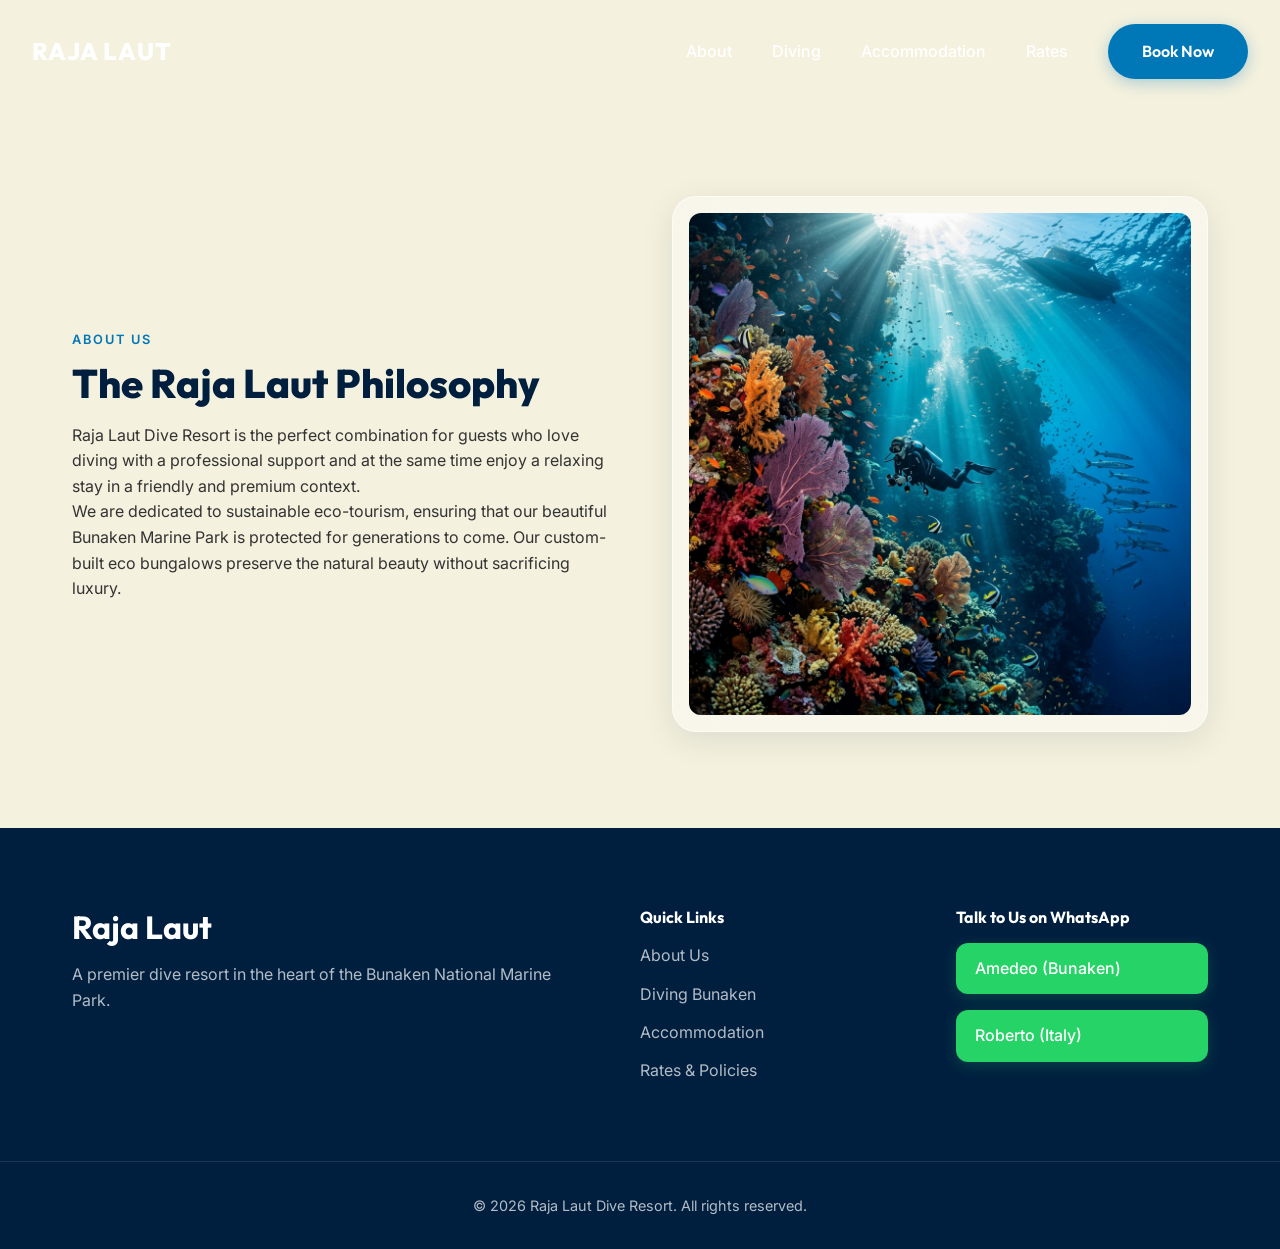
==== about.html @ 06ce2fe0 "first commit" ====
<!DOCTYPE html>
<html lang="en">
<head>
    <meta charset="UTF-8">
    <meta name="viewport" content="width=device-width, initial-scale=1.0">
    <title>About Us | Raja Laut Dive Resort</title>
    <!-- Google Fonts -->
    <link rel="preconnect" href="https://fonts.googleapis.com">
    <link rel="preconnect" href="https://fonts.gstatic.com" crossorigin>
    <link href="https://fonts.googleapis.com/css2?family=Outfit:wght@300;400;600;800&family=Inter:wght@300;400;500&display=swap" rel="stylesheet">
    <link rel="stylesheet" href="./style.css">
</head>
<body style="padding-top: 100px;"> <!-- Push down for fixed navbar -->

    <!-- Navigation -->
    <nav class="navbar scrolled" id="navbar">
        <div class="nav-container">
            <a href="index.html" class="brand-logo">Raja Laut</a>
            <div class="nav-links">
                <a href="about.html">About</a>
                <a href="diving.html">Diving</a>
                <a href="accommodation.html">Accommodation</a>
                <a href="rates.html">Rates</a>
                <a href="rates.html" class="btn-primary">Book Now</a>
            </div>
            <div class="mobile-menu-btn" id="mobile-menu-btn">
                <span></span>
                <span></span>
                <span></span>
            </div>
        </div>
    </nav>

    <!-- Content -->
    <section class="section about-section" style="min-height: 80vh;">
        <div class="container layout-grid layout-2-col">
            <div class="about-text fade-in">
                <span class="section-tag">About Us</span>
                <h1 class="section-title">The Raja Laut Philosophy</h1>
                <p>Raja Laut Dive Resort is the perfect combination for guests who love diving with a professional support and at the same time enjoy a relaxing stay in a friendly and premium context.</p>
                <p>We are dedicated to sustainable eco-tourism, ensuring that our beautiful Bunaken Marine Park is protected for generations to come. Our custom-built eco bungalows preserve the natural beauty without sacrificing luxury.</p>
            </div>
            <div class="about-image-wrapper fade-in delay-200">
                <div class="image-glass-card">
                    <img src="./assets/hero_diver.png" alt="Scuba diver" class="about-img">
                </div>
            </div>
        </div>
    </section>

    <!-- Contact & Footer -->
    <footer class="footer" id="contact">
        <div class="container footer-grid">
            <div class="footer-brand">
                <h3 class="footer-logo">Raja Laut</h3>
                <p>A premier dive resort in the heart of the Bunaken National Marine Park.</p>
            </div>
            <div class="footer-links">
                <h4>Quick Links</h4>
                <ul>
                    <li><a href="about.html">About Us</a></li>
                    <li><a href="diving.html">Diving Bunaken</a></li>
                    <li><a href="accommodation.html">Accommodation</a></li>
                    <li><a href="rates.html">Rates & Policies</a></li>
                </ul>
            </div>
            <div class="footer-contact">
                <h4>Talk to Us on WhatsApp</h4>
                <div class="whatsapp-contacts">
                    <a href="https://api.whatsapp.com/send?phone=6281219742053" class="wa-btn"><span>Amedeo (Bunaken)</span></a>
                    <a href="https://api.whatsapp.com/send?phone=393401753844" class="wa-btn"><span>Roberto (Italy)</span></a>
                </div>
            </div>
        </div>
        <div class="footer-bottom">
            <p>&copy; 2026 Raja Laut Dive Resort. All rights reserved.</p>
        </div>
    </footer>

    <script src="./main.js"></script>
</body>
</html>
---- style.css ----
/* ==========================================================================
   Design System & Variables
   ========================================================================== */
   :root {
    --ocean-dark: #001f3f;
    --ocean-blue: #0077b6;
    --ocean-light: #90e0ef;
    --sand: #f4f1de;
    --coral: #e07a5f;
    --text-main: #333333;
    --text-light: #ffffff;
    
    --font-heading: 'Outfit', sans-serif;
    --font-body: 'Inter', sans-serif;
    
    --transition-fast: 0.3s ease;
    --transition-slow: 0.6s cubic-bezier(0.16, 1, 0.3, 1);
    
    --radius-md: 12px;
    --radius-lg: 24px;
    
    --shadow-glass: 0 8px 32px 0 rgba(0, 31, 63, 0.1);
    --shadow-hover: 0 16px 48px 0 rgba(0, 119, 182, 0.2);
}

/* ==========================================================================
   Reset & Base Styles
   ========================================================================== */
* {
    margin: 0;
    padding: 0;
    box-sizing: border-box;
}

html {
    scroll-behavior: smooth;
}

body {
    font-family: var(--font-body);
    font-size: 16px;
    line-height: 1.6;
    color: var(--text-main);
    background-color: var(--sand);
    overflow-x: hidden;
}

h1, h2, h3, h4, h5, h6 {
    font-family: var(--font-heading);
    color: var(--ocean-dark);
    margin-bottom: 1rem;
    line-height: 1.2;
}

a {
    text-decoration: none;
    color: inherit;
    transition: var(--transition-fast);
}

img {
    max-width: 100%;
    height: auto;
    display: block;
}

/* ==========================================================================
   Typography & Utilities
   ========================================================================== */
.section-title {
    font-size: 2.5rem;
    font-weight: 800;
}

.text-light {
    color: var(--text-light) !important;
}

.section-subtitle {
    font-size: 1.2rem;
    opacity: 0.9;
    max-width: 800px;
    margin: 0 auto 3rem;
}

.section-tag {
    display: inline-block;
    text-transform: uppercase;
    letter-spacing: 2px;
    font-size: 0.8rem;
    font-weight: 600;
    color: var(--ocean-blue);
    margin-bottom: 0.5rem;
}

.center {
    text-align: center;
}

.mt-4 {
    margin-top: 2rem;
    display: inline-block;
}

/* Layouts */
.container {
    max-width: 1200px;
    margin: 0 auto;
    padding: 0 2rem;
}

.section {
    padding: 6rem 0;
}

.layout-grid {
    display: grid;
    gap: 4rem;
    align-items: center;
}

.layout-2-col {
    grid-template-columns: 1fr 1fr;
}

/* Buttons */
.btn-primary, .btn-secondary {
    display: inline-flex;
    align-items: center;
    justify-content: center;
    padding: 0.8rem 2rem;
    border-radius: 50px;
    font-weight: 600;
    font-family: var(--font-heading);
    cursor: pointer;
    border: 2px solid transparent;
}

.btn-primary {
    background: var(--ocean-blue);
    color: var(--text-light);
    box-shadow: 0 4px 15px rgba(0, 119, 182, 0.3);
}

.btn-primary:hover {
    background: var(--ocean-dark);
    transform: translateY(-2px);
    box-shadow: 0 6px 20px rgba(0, 31, 63, 0.4);
}

.btn-secondary {
    background: transparent;
    color: var(--text-light);
    border-color: var(--text-light);
}

.btn-secondary:hover {
    background: var(--text-light);
    color: var(--ocean-dark);
}

.btn-large {
    padding: 1rem 2.5rem;
    font-size: 1.1rem;
}

/* ==========================================================================
   Navigation
   ========================================================================== */
.navbar {
    position: fixed;
    top: 0;
    left: 0;
    width: 100%;
    z-index: 1000;
    padding: 1.5rem 0;
    transition: var(--transition-fast);
}

.navbar.scrolled {
    background: rgba(255, 255, 255, 0.95);
    backdrop-filter: blur(10px);
    -webkit-backdrop-filter: blur(10px);
    padding: 1rem 0;
    box-shadow: 0 2px 20px rgba(0, 0, 0, 0.05);
}

.navbar.scrolled .brand-logo,
.navbar.scrolled .nav-links a:not(.btn-primary) {
    color: var(--ocean-dark);
}

.navbar.scrolled .mobile-menu-btn span {
    background-color: var(--ocean-dark);
}

.nav-container {
    max-width: 1400px;
    margin: 0 auto;
    padding: 0 2rem;
    display: flex;
    justify-content: space-between;
    align-items: center;
}

.brand-logo {
    font-family: var(--font-heading);
    font-size: 1.5rem;
    font-weight: 800;
    color: var(--text-light);
    text-transform: uppercase;
    letter-spacing: 1px;
}

.nav-links {
    display: flex;
    gap: 2.5rem;
    align-items: center;
}

.nav-links a:not(.btn-primary) {
    color: var(--text-light);
    font-weight: 500;
    position: relative;
}

.nav-links a:not(.btn-primary)::after {
    content: '';
    position: absolute;
    bottom: -5px;
    left: 0;
    width: 0%;
    height: 2px;
    background: var(--ocean-blue);
    transition: var(--transition-fast);
}

.nav-links a:not(.btn-primary):hover::after {
    width: 100%;
}

.mobile-menu-btn {
    display: none;
    flex-direction: column;
    gap: 6px;
    cursor: pointer;
    z-index: 1001;
}

.mobile-menu-btn span {
    width: 30px;
    height: 2px;
    background-color: var(--text-light);
    transition: var(--transition-fast);
}

/* ==========================================================================
   Hero Section
   ========================================================================== */
.hero {
    position: relative;
    height: 100vh;
    min-height: 600px;
    display: flex;
    align-items: center;
    justify-content: center;
    text-align: center;
    color: var(--text-light);
    overflow: hidden;
}

.hero-video-container {
    position: absolute;
    top: 0;
    left: 0;
    width: 100%;
    height: 100%;
    z-index: -1;
    overflow: hidden;
    background: #000;
}

.hero-video {
    width: 100%;
    height: 100%;
    object-fit: cover;
    position: absolute;
    top: 0;
    left: 0;
}

.hero-image-animate {
    width: 120%;
    height: 120%;
    object-fit: cover;
    position: absolute;
    top: -10%;
    left: -10%;
    animation: swim-pan 20s ease-in-out infinite alternate;
}

@keyframes swim-pan {
    0% { transform: scale(1) translate(0, 0); }
    100% { transform: scale(1.1) translate(-2%, 2%); }
}

.hero-overlay {
    position: absolute;
    top: 0;
    left: 0;
    width: 100%;
    height: 100%;
    background: linear-gradient(
        to bottom,
        rgba(0, 31, 63, 0.4) 0%,
        rgba(0, 31, 63, 0.7) 100%
    );
}

.hero-content {
    position: relative;
    z-index: 1;
    max-width: 800px;
    padding: 0 2rem;
    animation: fadeUp 1s cubic-bezier(0.16, 1, 0.3, 1) forwards;
}

.hero-title {
    font-size: 4.5rem;
    font-weight: 800;
    color: var(--text-light);
    margin-bottom: 1rem;
    letter-spacing: -1px;
}

.hero-title span {
    color: var(--ocean-light);
}

.hero-subtitle {
    font-size: 1.25rem;
    margin-bottom: 2.5rem;
    opacity: 0.9;
    font-weight: 300;
}

.hero-cta {
    display: flex;
    gap: 1.5rem;
    justify-content: center;
}

.scroll-indicator {
    position: absolute;
    bottom: 2rem;
    left: 50%;
    transform: translateX(-50%);
    z-index: 1;
}

.mouse {
    width: 30px;
    height: 50px;
    border: 2px solid var(--text-light);
    border-radius: 20px;
    display: flex;
    justify-content: center;
    padding-top: 10px;
    opacity: 0.7;
    transition: var(--transition-fast);
}

.mouse:hover {
    opacity: 1;
}

.wheel {
    width: 4px;
    height: 8px;
    background: var(--text-light);
    border-radius: 2px;
    animation: scroll 2s infinite;
}

@keyframes scroll {
    0% { transform: translateY(0); opacity: 1; }
    100% { transform: translateY(15px); opacity: 0; }
}

@keyframes fadeUp {
    0% { transform: translateY(30px); opacity: 0; }
    100% { transform: translateY(0); opacity: 1; }
}

/* ==========================================================================
   About Section
   ========================================================================== */
.about-section {
    background: var(--sand);
    position: relative;
}

.features-list {
    margin-top: 2rem;
    display: flex;
    flex-direction: column;
    gap: 1.5rem;
}

.feature-item {
    display: flex;
    gap: 1rem;
    align-items: flex-start;
}

.feature-icon {
    font-size: 2rem;
    background: white;
    width: 60px;
    height: 60px;
    border-radius: 50%;
    display: flex;
    align-items: center;
    justify-content: center;
    box-shadow: var(--shadow-glass);
    flex-shrink: 0;
}

.image-glass-card {
    background: rgba(255, 255, 255, 0.4);
    backdrop-filter: blur(20px);
    border: 1px solid rgba(255, 255, 255, 0.5);
    padding: 1rem;
    border-radius: var(--radius-lg);
    box-shadow: var(--shadow-glass);
    position: relative;
}

.about-img {
    border-radius: var(--radius-md);
    width: 100%;
}

/* ==========================================================================
   Diving Features Section
   ========================================================================== */
.diving-section {
    background: linear-gradient(135deg, var(--ocean-dark) 0%, var(--ocean-blue) 100%);
    position: relative;
}

.cards-grid {
    display: grid;
    grid-template-columns: repeat(3, 1fr);
    gap: 2rem;
    margin-top: 4rem;
}

.glass-card {
    background: rgba(255, 255, 255, 0.1);
    backdrop-filter: blur(10px);
    -webkit-backdrop-filter: blur(10px);
    border: 1px solid rgba(255, 255, 255, 0.2);
    padding: 2.5rem 2rem;
    border-radius: var(--radius-lg);
    color: var(--text-light);
    transition: var(--transition-slow);
}

.glass-card:hover {
    background: rgba(255, 255, 255, 0.15);
    transform: translateY(-10px);
    box-shadow: var(--shadow-hover);
}

.glass-card h3 {
    color: var(--text-light);
    margin-top: 1rem;
}

.card-icon {
    font-size: 3rem;
    margin-bottom: 1rem;
    display: inline-block;
}

/* ==========================================================================
   Accommodation Section
   ========================================================================== */
.accommodation-section {
    background: white;
}

.rounded-img {
    border-radius: var(--radius-lg);
}

.shadow-lg {
    box-shadow: 0 20px 50px rgba(0, 31, 63, 0.15);
}

.accommodation-image {
    position: relative;
}

.floating-badge {
    position: absolute;
    bottom: -20px;
    right: -20px;
    background: var(--ocean-dark);
    color: white;
    padding: 1.5rem;
    border-radius: 50%;
    width: 120px;
    height: 120px;
    display: flex;
    flex-direction: column;
    align-items: center;
    justify-content: center;
    text-align: center;
    box-shadow: var(--shadow-hover);
    border: 4px solid white;
}

.badge-number {
    font-family: var(--font-heading);
    font-size: 2rem;
    font-weight: 800;
    line-height: 1;
}

.badge-text {
    font-size: 0.7rem;
    text-transform: uppercase;
    letter-spacing: 1px;
    margin-top: 5px;
}

/* ==========================================================================
   Footer
   ========================================================================== */
.footer {
    background: var(--ocean-dark);
    color: rgba(255, 255, 255, 0.7);
    padding: 5rem 0 2rem;
}

.footer h3, .footer h4 {
    color: white;
}

.footer-grid {
    display: grid;
    grid-template-columns: 2fr 1fr 1fr;
    gap: 4rem;
    margin-bottom: 4rem;
}

.footer-logo {
    font-size: 2rem;
    margin-bottom: 1rem;
}

.social-links {
    display: flex;
    gap: 1rem;
    margin-top: 1.5rem;
}

.social-links a {
    width: 40px;
    height: 40px;
    border-radius: 50%;
    background: rgba(255, 255, 255, 0.1);
    display: flex;
    align-items: center;
    justify-content: center;
    color: white;
    font-weight: 600;
}

.social-links a:hover {
    background: var(--ocean-blue);
    transform: translateY(-3px);
}

.footer-links ul {
    list-style: none;
}

.footer-links li {
    margin-bottom: 0.8rem;
}

.footer-links a:hover {
    color: white;
    padding-left: 5px;
}

.whatsapp-contacts {
    display: flex;
    flex-direction: column;
    gap: 1rem;
}

.wa-btn {
    background: #25D366;
    color: white;
    padding: 0.8rem 1.2rem;
    border-radius: var(--radius-md);
    display: inline-flex;
    align-items: center;
    font-weight: 500;
    box-shadow: 0 4px 15px rgba(37, 211, 102, 0.2);
}

.wa-btn:hover {
    background: #128C7E;
    transform: translateY(-2px);
    color: white;
    box-shadow: 0 6px 20px rgba(37, 211, 102, 0.3);
}

.footer-bottom {
    text-align: center;
    padding-top: 2rem;
    border-top: 1px solid rgba(255, 255, 255, 0.1);
    font-size: 0.9rem;
}

.small-text {
    font-size: 0.8rem;
    opacity: 0.6;
    margin-top: 0.5rem;
}

/* ==========================================================================
   Animations & Responsive
   ========================================================================== */
.fade-in {
    opacity: 0;
    transform: translateY(30px);
    transition: var(--transition-slow);
}

.fade-in.appear {
    opacity: 1;
    transform: translateY(0);
}

.delay-100 { transition-delay: 100ms; }
.delay-200 { transition-delay: 200ms; }
.delay-300 { transition-delay: 300ms; }

@media (max-width: 992px) {
    .hero-title { font-size: 3.5rem; }
    .layout-2-col { grid-template-columns: 1fr; gap: 3rem; }
    .cards-grid { grid-template-columns: 1fr; gap: 1.5rem; }
    .footer-grid { grid-template-columns: 1fr 1fr; }
    
    .reverse-mobile .accommodation-image { order: 2; }
    .reverse-mobile .accommodation-text { order: 1; }
}

@media (max-width: 768px) {
    .hero-title { font-size: 2.5rem; }
    .hero-cta { flex-direction: column; }
    .footer-grid { grid-template-columns: 1fr; gap: 2.5rem; }
    
    .mobile-menu-btn { display: flex; }
    
    .nav-links {
        position: fixed;
        top: 0;
        right: -100%;
        width: 80%;
        max-width: 300px;
        height: 100vh;
        background: var(--ocean-dark);
        flex-direction: column;
        justify-content: center;
        transition: var(--transition-slow);
        box-shadow: -10px 0 30px rgba(0, 0, 0, 0.2);
    }
    
    .nav-links.active { right: 0; }
    
    .nav-links a:not(.btn-primary) {
        font-size: 1.2rem;
        color: white;
    }
    
    .navbar.scrolled .mobile-menu-btn span {
        background-color: var(--ocean-dark);
    }
    
    .mobile-menu-btn.active span:nth-child(1) {
        transform: translateY(8px) rotate(45deg);
        background-color: white !important;
    }
    .mobile-menu-btn.active span:nth-child(2) {
        opacity: 0;
    }
    .mobile-menu-btn.active span:nth-child(3) {
        transform: translateY(-8px) rotate(-45deg);
        background-color: white !important;
    }
}
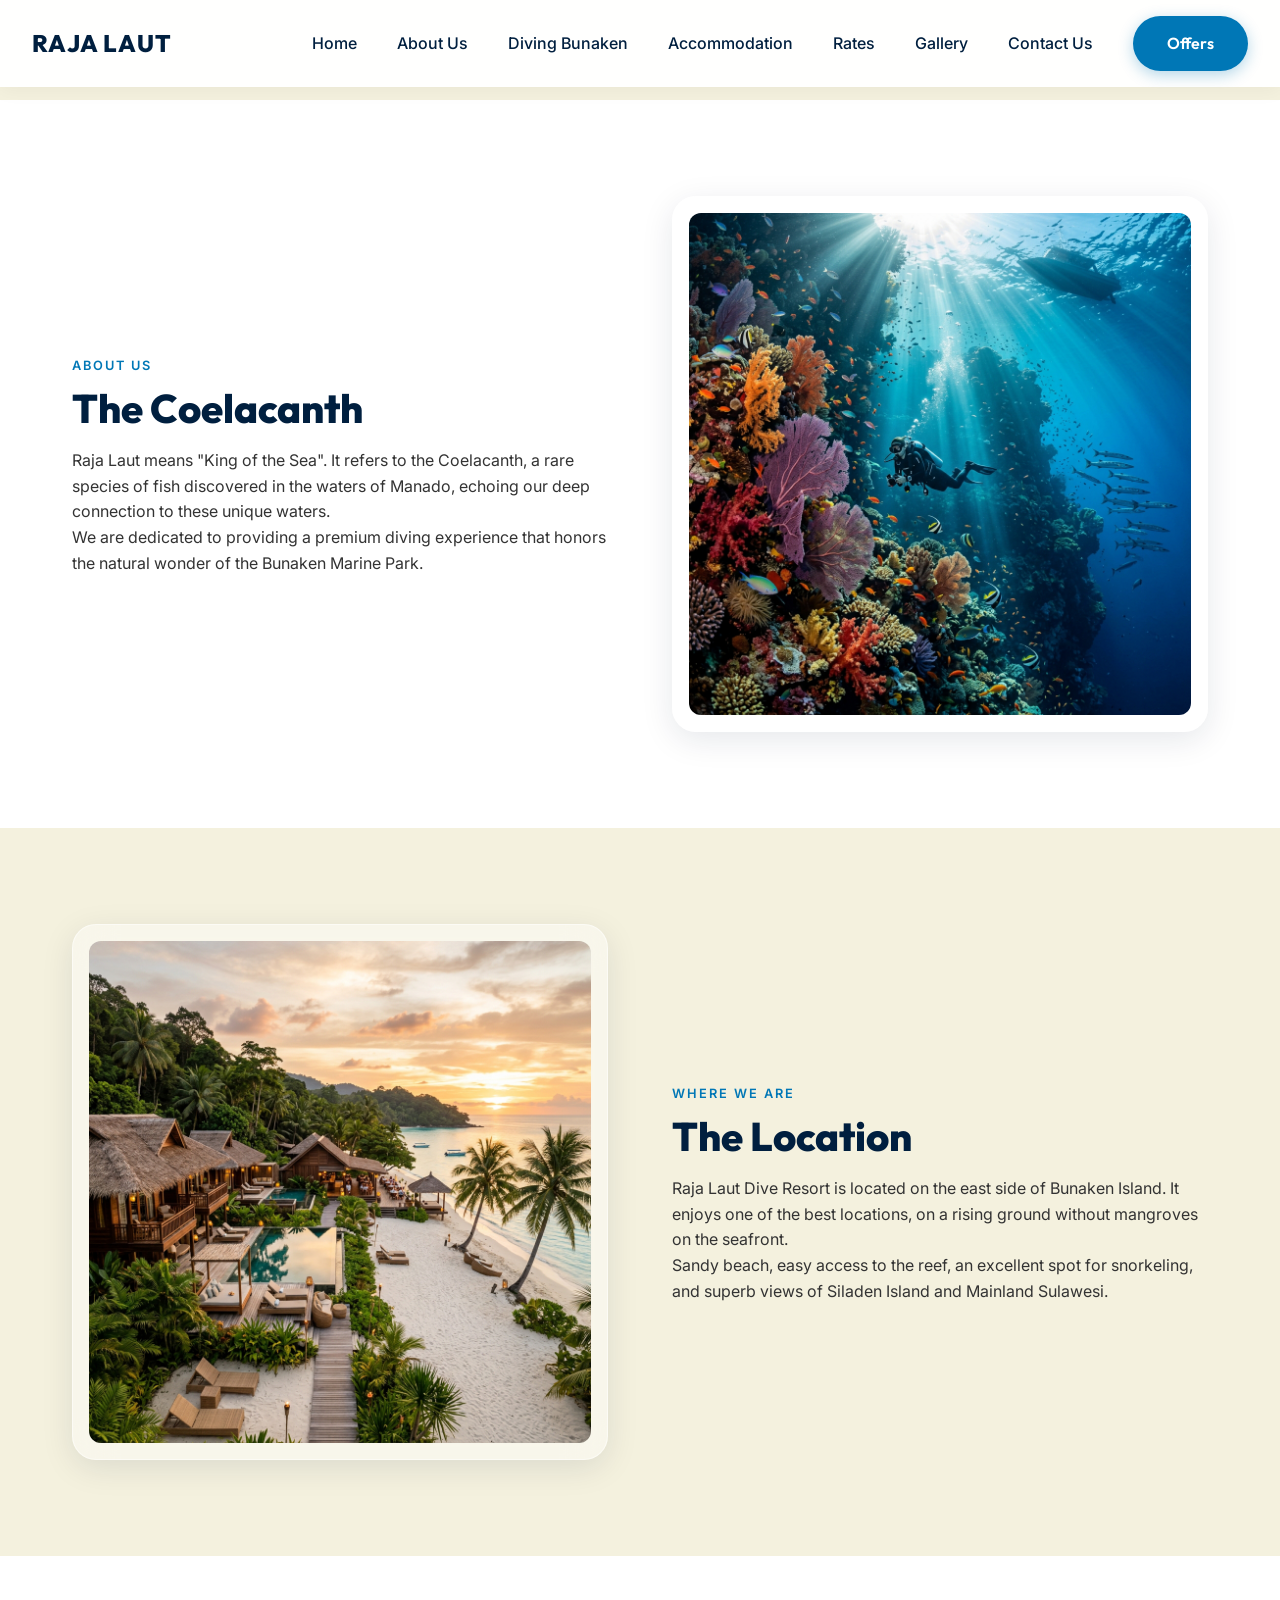
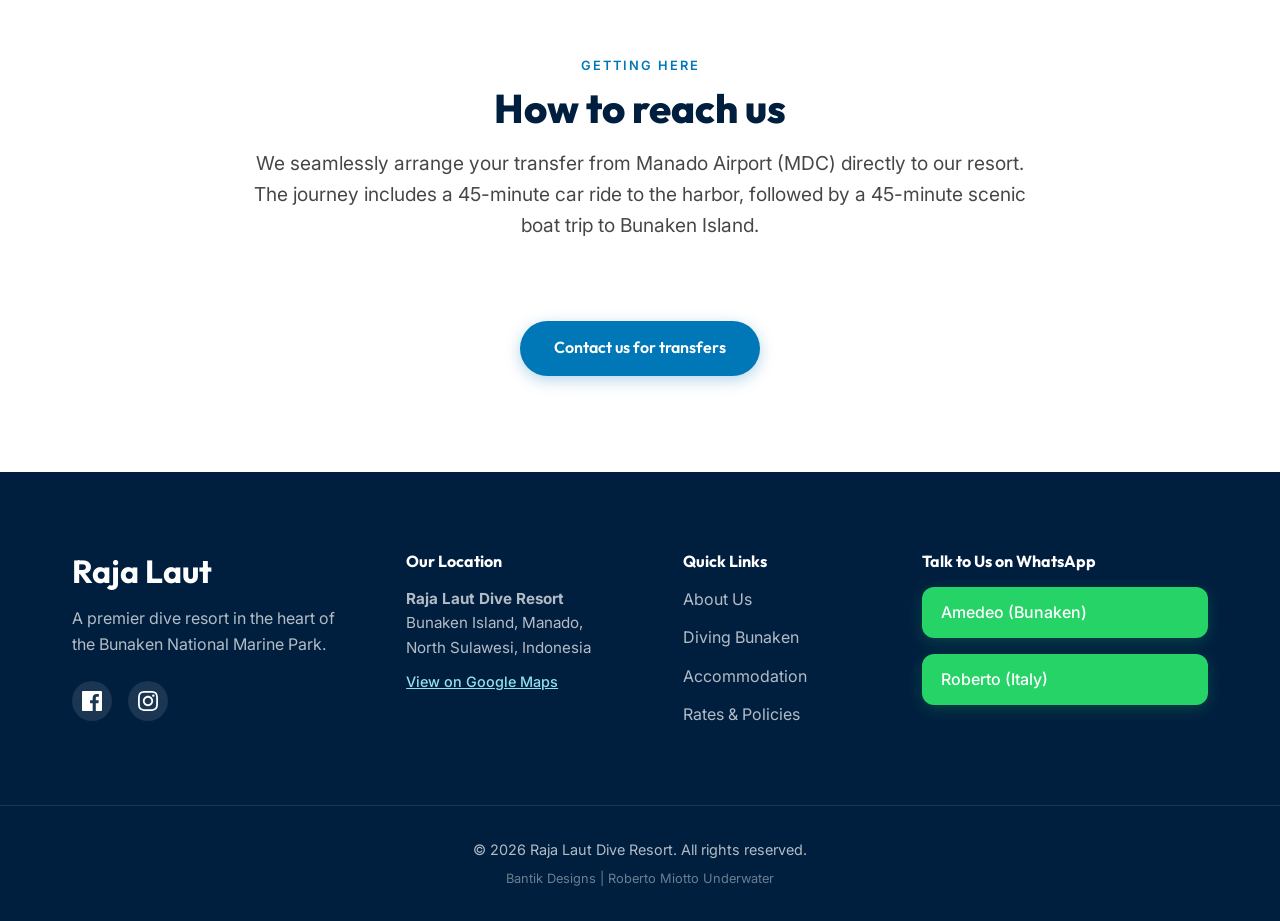
==== commit 8b682502: "final project" ====
--- a/about.html
+++ b/about.html
@@ -17,11 +17,48 @@
         <div class="nav-container">
             <a href="index.html" class="brand-logo">Raja Laut</a>
             <div class="nav-links">
-                <a href="about.html">About</a>
-                <a href="diving.html">Diving</a>
-                <a href="accommodation.html">Accommodation</a>
-                <a href="rates.html">Rates</a>
-                <a href="rates.html" class="btn-primary">Book Now</a>
+                <a href="index.html">Home</a>
+                <div class="dropdown">
+                    <a href="about.html">About Us</a>
+                    <div class="dropdown-content">
+                        <a href="about.html#coelacanth">The Coelacanth</a>
+                        <a href="about.html#location">The Location</a>
+                        <a href="about.html#reachus">How to reach us</a>
+                    </div>
+                </div>
+                
+                <div class="dropdown">
+                    <a href="diving.html">Diving Bunaken</a>
+                    <div class="dropdown-content">
+                        <a href="diving.html#philosophy">Diving Philosophy</a>
+                        <a href="diving.html#bestperiod">Best time to visit</a>
+                        <a href="diving.html#dive-sites">Dive Sites</a>
+                    </div>
+                </div>
+                
+                <div class="dropdown">
+                    <a href="accommodation.html">Accommodation</a>
+                    <div class="dropdown-content">
+                        <a href="accommodation.html#bungalows">The Bungalows</a>
+                        <a href="accommodation.html#ecosoul">Our Ecological Soul</a>
+                        <a href="accommodation.html#resto">The Restaurant</a>
+                    </div>
+                </div>
+                
+                <div class="dropdown">
+                    <a href="rates.html">Rates</a>
+                    <div class="dropdown-content">
+                        <a href="rates.html#accommodation">Accommodation</a>
+                        <a href="rates.html#diving">Fun Diving</a>
+                        <a href="rates.html#courses">Dive Courses</a>
+                        <a href="rates.html#snorkeling">Snorkeling & Others</a>
+                        <a href="rates.html#transfers">Transfers</a>
+                    </div>
+                </div>
+                
+                <a href="gallery.html">Gallery</a>
+                <a href="contact.html">Contact Us</a>
+                <a href="special-offers.html" class="btn-primary">Offers</a>
             </div>
             <div class="mobile-menu-btn" id="mobile-menu-btn">
                 <span></span>
@@ -32,19 +69,44 @@
     </nav>
 
     <!-- Content -->
-    <section class="section about-section" style="min-height: 80vh;">
+    <section class="section about-section" id="coelacanth" style="background: white;">
         <div class="container layout-grid layout-2-col">
             <div class="about-text fade-in">
                 <span class="section-tag">About Us</span>
-                <h1 class="section-title">The Raja Laut Philosophy</h1>
-                <p>Raja Laut Dive Resort is the perfect combination for guests who love diving with a professional support and at the same time enjoy a relaxing stay in a friendly and premium context.</p>
-                <p>We are dedicated to sustainable eco-tourism, ensuring that our beautiful Bunaken Marine Park is protected for generations to come. Our custom-built eco bungalows preserve the natural beauty without sacrificing luxury.</p>
+                <h1 class="section-title">The Coelacanth</h1>
+                <p>Raja Laut means "King of the Sea". It refers to the Coelacanth, a rare species of fish discovered in the waters of Manado, echoing our deep connection to these unique waters.</p>
+                <p>We are dedicated to providing a premium diving experience that honors the natural wonder of the Bunaken Marine Park.</p>
             </div>
             <div class="about-image-wrapper fade-in delay-200">
                 <div class="image-glass-card">
-                    <img src="./assets/hero_diver.png" alt="Scuba diver" class="about-img">
+                    <img src="./assets/hero_diver.png" alt="Coelacanth" class="about-img">
                 </div>
             </div>
+        </div>
+    </section>
+
+    <section class="section" id="location" style="background: var(--sand);">
+        <div class="container layout-grid layout-2-col reverse-mobile">
+            <div class="about-image-wrapper fade-in delay-200">
+                <div class="image-glass-card">
+                    <img src="./assets/eco_bungalow.png" alt="Location" class="about-img">
+                </div>
+            </div>
+            <div class="about-text fade-in">
+                <span class="section-tag">Where we are</span>
+                <h2 class="section-title">The Location</h2>
+                <p>Raja Laut Dive Resort is located on the east side of Bunaken Island. It enjoys one of the best locations, on a rising ground without mangroves on the seafront.</p>
+                <p>Sandy beach, easy access to the reef, an excellent spot for snorkeling, and superb views of Siladen Island and Mainland Sulawesi.</p>
+            </div>
+        </div>
+    </section>
+
+    <section class="section" id="reachus" style="background: white;">
+        <div class="container center fade-in">
+            <span class="section-tag">Getting Here</span>
+            <h2 class="section-title">How to reach us</h2>
+            <p class="section-subtitle">We seamlessly arrange your transfer from Manado Airport (MDC) directly to our resort. The journey includes a 45-minute car ride to the harbor, followed by a 45-minute scenic boat trip to Bunaken Island.</p>
+            <a href="contact.html" class="btn-primary mt-4">Contact us for transfers</a>
         </div>
     </section>
 
@@ -54,7 +116,28 @@
             <div class="footer-brand">
                 <h3 class="footer-logo">Raja Laut</h3>
                 <p>A premier dive resort in the heart of the Bunaken National Marine Park.</p>
+                <div class="social-links">
+                    <a href="https://www.facebook.com/Raja-Laut-Dive-Resort-513808795382900" target="_blank" aria-label="Facebook">
+                        <svg width="20" height="20" fill="currentColor" viewBox="0 0 24 24"><path d="M22.675 0h-21.35c-.732 0-1.325.593-1.325 1.325v21.351c0 .731.593 1.324 1.325 1.324h11.495v-9.294h-3.128v-3.622h3.128v-2.671c0-3.1 1.893-4.788 4.659-4.788 1.325 0 2.463.099 2.795.143v3.24l-1.918.001c-1.504 0-1.795.715-1.795 1.763v2.313h3.587l-.467 3.622h-3.12v9.293h6.116c.73 0 1.323-.593 1.323-1.325v-21.35c0-.732-.593-1.325-1.325-1.325z"/></svg>
+                    </a>
+                    <a href="https://www.instagram.com/explore/tags/rajalautdiveresort/" target="_blank" aria-label="Instagram">
+                        <svg width="20" height="20" fill="currentColor" viewBox="0 0 24 24"><path d="M12 2.163c3.204 0 3.584.012 4.85.07 3.252.148 4.771 1.691 4.919 4.919.058 1.265.069 1.645.069 4.849 0 3.205-.012 3.584-.069 4.849-.149 3.225-1.664 4.771-4.919 4.919-1.266.058-1.644.07-4.85.07-3.204 0-3.584-.012-4.849-.07-3.26-.149-4.771-1.699-4.919-4.92-.058-1.265-.07-1.644-.07-4.849 0-3.204.013-3.583.07-4.849.149-3.227 1.664-4.771 4.919-4.919 1.266-.057 1.645-.069 4.849-.069zm0-2.163c-3.259 0-3.667.014-4.947.072-4.358.2-6.78 2.618-6.98 6.98-.059 1.281-.073 1.689-.073 4.948 0 3.259.014 3.668.072 4.948.2 4.358 2.618 6.78 6.98 6.98 1.281.058 1.689.072 4.948.072 3.259 0 3.668-.014 4.948-.072 4.354-.2 6.782-2.618 6.979-6.98.059-1.28.073-1.689.073-4.948 0-3.259-.014-3.667-.072-4.947-.196-4.354-2.617-6.78-6.979-6.98-1.281-.059-1.69-.073-4.949-.073zm0 5.838c-3.403 0-6.162 2.759-6.162 6.162s2.759 6.163 6.162 6.163 6.162-2.759 6.162-6.163c0-3.403-2.759-6.162-6.162-6.162zm0 10.162c-2.209 0-4-1.79-4-4 0-2.209 1.791-4 4-4s4 1.791 4 4c0 2.21-1.791 4-4 4zm6.406-11.845c-.796 0-1.441.645-1.441 1.44s.645 1.44 1.441 1.44c.795 0 1.439-.645 1.439-1.44s-.644-1.44-1.439-1.44z"/></svg>
+                    </a>
+                </div>
             </div>
+
+            <div class="footer-address">
+                <h4>Our Location</h4>
+                <p>
+                    <strong>Raja Laut Dive Resort</strong><br>
+                    Bunaken Island, Manado,<br>
+                    North Sulawesi, Indonesia
+                </p>
+                <p style="margin-top: 10px;">
+                    <a href="https://www.google.com/maps/search/Raja+Laut+Dive+Resort" target="_blank" class="map-link">View on Google Maps</a>
+                </p>
+            </div>
+            
             <div class="footer-links">
                 <h4>Quick Links</h4>
                 <ul>
@@ -64,16 +147,22 @@
                     <li><a href="rates.html">Rates & Policies</a></li>
                 </ul>
             </div>
+            
             <div class="footer-contact">
                 <h4>Talk to Us on WhatsApp</h4>
                 <div class="whatsapp-contacts">
-                    <a href="https://api.whatsapp.com/send?phone=6281219742053" class="wa-btn"><span>Amedeo (Bunaken)</span></a>
-                    <a href="https://api.whatsapp.com/send?phone=393401753844" class="wa-btn"><span>Roberto (Italy)</span></a>
+                    <a href="https://api.whatsapp.com/send?phone=6281219742053" target="_blank" class="wa-btn">
+                        <span>Amedeo (Bunaken)</span>
+                    </a>
+                    <a href="https://api.whatsapp.com/send?phone=393401753844" target="_blank" class="wa-btn">
+                        <span>Roberto (Italy)</span>
+                    </a>
                 </div>
             </div>
         </div>
         <div class="footer-bottom">
             <p>&copy; 2026 Raja Laut Dive Resort. All rights reserved.</p>
+            <p class="small-text">Bantik Designs | Roberto Miotto Underwater</p>
         </div>
     </footer>
 
--- a/style.css
+++ b/style.css
@@ -239,6 +239,46 @@
     width: 100%;
 }
 
+/* Dropdown Menu */
+.dropdown {
+    position: relative;
+}
+
+.dropdown-content {
+    display: none;
+    position: absolute;
+    top: 100%;
+    left: 0;
+    background-color: var(--text-light);
+    min-width: 220px;
+    box-shadow: 0 10px 30px rgba(0, 31, 63, 0.1);
+    z-index: 1002;
+    border-radius: var(--radius-md);
+    overflow: hidden;
+    flex-direction: column;
+    padding: 0.5rem 0;
+}
+
+.dropdown:hover .dropdown-content {
+    display: flex;
+}
+
+.dropdown-content a {
+    color: var(--ocean-dark) !important;
+    padding: 0.8rem 1.5rem;
+    font-size: 0.95rem;
+    transition: var(--transition-fast);
+}
+
+.dropdown-content a::after {
+    display: none !important;
+}
+
+.dropdown-content a:hover {
+    background-color: rgba(0, 119, 182, 0.05);
+    padding-left: 2rem;
+}
+
 .mobile-menu-btn {
     display: none;
     flex-direction: column;
@@ -442,6 +482,124 @@
 }
 
 /* ==========================================================================
+   Interactive Accordion Gallery
+   ========================================================================== */
+.accordion-gallery {
+    display: flex;
+    gap: 1.5rem;
+    margin-top: 4rem;
+    height: 450px;
+    width: 100%;
+}
+
+.accordion-item {
+    flex: 1;
+    position: relative;
+    border-radius: var(--radius-lg);
+    overflow: hidden;
+    background-size: cover;
+    background-position: center;
+    cursor: pointer;
+    transition: all 0.6s cubic-bezier(0.16, 1, 0.3, 1);
+    box-shadow: var(--shadow-glass);
+}
+
+.accordion-item.active {
+    flex: 3;
+    box-shadow: var(--shadow-hover);
+}
+
+.accordion-overlay {
+    position: absolute;
+    inset: 0;
+    background: linear-gradient(to top, rgba(0,31,63,0.9) 0%, rgba(0,31,63,0.2) 100%);
+    transition: var(--transition-slow);
+}
+
+.accordion-item:hover .accordion-overlay, .accordion-item:focus .accordion-overlay {
+    background: linear-gradient(to top, rgba(0,31,63,0.9) 0%, rgba(0,31,63,0.4) 100%);
+}
+
+.accordion-item:focus {
+    outline: none;
+    box-shadow: 0 0 0 4px rgba(255, 255, 255, 0.3);
+}
+
+.accordion-content {
+    position: absolute;
+    bottom: 2rem;
+    left: 2rem;
+    right: 2rem;
+    display: flex;
+    align-items: center;
+    gap: 1rem;
+}
+
+.accordion-icon {
+    font-size: 3rem;
+    background: rgba(255,255,255,0.1);
+    backdrop-filter: blur(10px);
+    width: 70px;
+    height: 70px;
+    display: flex;
+    align-items: center;
+    justify-content: center;
+    border-radius: 50%;
+    border: 1px solid rgba(255,255,255,0.2);
+    flex-shrink: 0;
+    transition: var(--transition-slow);
+}
+
+.accordion-item.active .accordion-icon {
+    transform: scale(1.1);
+    background: rgba(255,255,255,0.2);
+}
+
+.accordion-text {
+    width: 0;
+    opacity: 0;
+    overflow: hidden;
+    transition: all 0.5s cubic-bezier(0.16, 1, 0.3, 1);
+}
+
+.accordion-item.active .accordion-text {
+    width: 400px;
+    opacity: 1;
+    padding-left: 0.5rem;
+}
+
+.accordion-text h3 {
+    color: var(--ocean-light);
+    margin: 0 0 0.5rem 0;
+    font-size: 1.5rem;
+    line-height: 1.2;
+    min-width: 300px;
+    white-space: normal;
+}
+
+.accordion-text p {
+    color: var(--text-light);
+    margin: 0;
+    font-size: 0.95rem;
+    line-height: 1.5;
+    min-width: 300px;
+    white-space: normal;
+}
+
+@media (max-width: 768px) {
+    .accordion-gallery {
+        flex-direction: column;
+        height: 600px;
+    }
+    .accordion-item.active {
+        flex: 2;
+    }
+    .accordion-text p, .accordion-text h3 {
+        min-width: 250px;
+    }
+}
+
+/* ==========================================================================
    Diving Features Section
    ========================================================================== */
 .diving-section {
@@ -551,9 +709,26 @@
 
 .footer-grid {
     display: grid;
-    grid-template-columns: 2fr 1fr 1fr;
-    gap: 4rem;
+    grid-template-columns: 1.5fr 1.2fr 1fr 1.5fr;
+    gap: 3rem;
     margin-bottom: 4rem;
+}
+
+.footer-address p {
+    font-size: 0.95rem;
+    line-height: 1.6;
+    margin-bottom: 0.5rem;
+}
+
+.map-link {
+    color: var(--ocean-light) !important;
+    text-decoration: underline;
+    font-size: 0.9rem;
+    font-weight: 500;
+}
+
+.map-link:hover {
+    color: white !important;
 }
 
 .footer-logo {
@@ -632,6 +807,123 @@
     font-size: 0.8rem;
     opacity: 0.6;
     margin-top: 0.5rem;
+}
+
+/* ==========================================================================
+   Gallery Page Styles
+   ========================================================================== */
+.gallery-grid {
+    display: grid;
+    grid-template-columns: repeat(auto-fill, minmax(300px, 1fr));
+    gap: 1.5rem;
+    padding: 2rem 0;
+}
+
+.gallery-item {
+    position: relative;
+    border-radius: var(--radius-md);
+    overflow: hidden;
+    aspect-ratio: 4 / 3;
+    box-shadow: var(--shadow-glass);
+}
+
+.gallery-item img {
+    width: 100%;
+    height: 100%;
+    object-fit: cover;
+    transition: transform var(--transition-slow);
+}
+
+.gallery-item:hover img {
+    transform: scale(1.05);
+}
+
+/* ==========================================================================
+   Contact Page Styles
+   ========================================================================== */
+.contact-container {
+    display: grid;
+    grid-template-columns: 1fr 1fr;
+    gap: 4rem;
+    margin-top: 3rem;
+}
+
+.contact-form {
+    display: flex;
+    flex-direction: column;
+    gap: 1.5rem;
+}
+
+.form-group {
+    display: flex;
+    flex-direction: column;
+    gap: 0.5rem;
+}
+
+.form-group label {
+    font-weight: 500;
+    color: var(--ocean-dark);
+}
+
+.form-group input,
+.form-group textarea {
+    padding: 1rem;
+    border: 1px solid rgba(0, 31, 63, 0.2);
+    border-radius: var(--radius-md);
+    font-family: var(--font-body);
+    font-size: 1rem;
+    background: white;
+    transition: var(--transition-fast);
+}
+
+.form-group input:focus,
+.form-group textarea:focus {
+    outline: none;
+    border-color: var(--ocean-blue);
+    box-shadow: 0 0 0 3px rgba(0, 119, 182, 0.1);
+}
+
+/* ==========================================================================
+   Offers Page Styles
+   ========================================================================== */
+.offers-grid {
+    display: grid;
+    grid-template-columns: repeat(auto-fit, minmax(320px, 1fr));
+    gap: 2rem;
+    margin-top: 3rem;
+}
+
+.offer-card {
+    background: white;
+    border-radius: var(--radius-lg);
+    padding: 2.5rem;
+    box-shadow: var(--shadow-glass);
+    text-align: center;
+    border-top: 5px solid var(--ocean-blue);
+    transition: var(--transition-fast);
+}
+
+.offer-card:hover {
+    transform: translateY(-10px);
+    box-shadow: var(--shadow-hover);
+}
+
+.offer-price {
+    font-size: 2.5rem;
+    font-weight: 800;
+    color: var(--ocean-dark);
+    margin: 1.5rem 0;
+}
+
+.offer-features {
+    list-style: none;
+    margin-bottom: 2rem;
+    text-align: left;
+}
+
+.offer-features li {
+    padding: 0.8rem 0;
+    border-bottom: 1px solid rgba(0,0,0,0.05);
 }
 
 /* ==========================================================================
@@ -690,6 +982,36 @@
         color: white;
     }
     
+    .dropdown {
+        width: 100%;
+    }
+    
+    .dropdown-content {
+        position: static;
+        background: transparent;
+        box-shadow: none;
+        display: none;
+        padding: 0;
+        margin-top: 0.5rem;
+    }
+    
+    .dropdown:active .dropdown-content,
+    .dropdown:focus-within .dropdown-content {
+        display: flex;
+    }
+
+    .dropdown-content a {
+        color: rgba(255,255,255,0.8) !important;
+        padding: 0.5rem 1rem 0.5rem 2.5rem;
+        font-size: 1rem;
+    }
+    
+    .dropdown-content a:hover {
+        background: transparent;
+        color: white !important;
+        padding-left: 2.5rem;
+    }
+
     .navbar.scrolled .mobile-menu-btn span {
         background-color: var(--ocean-dark);
     }
